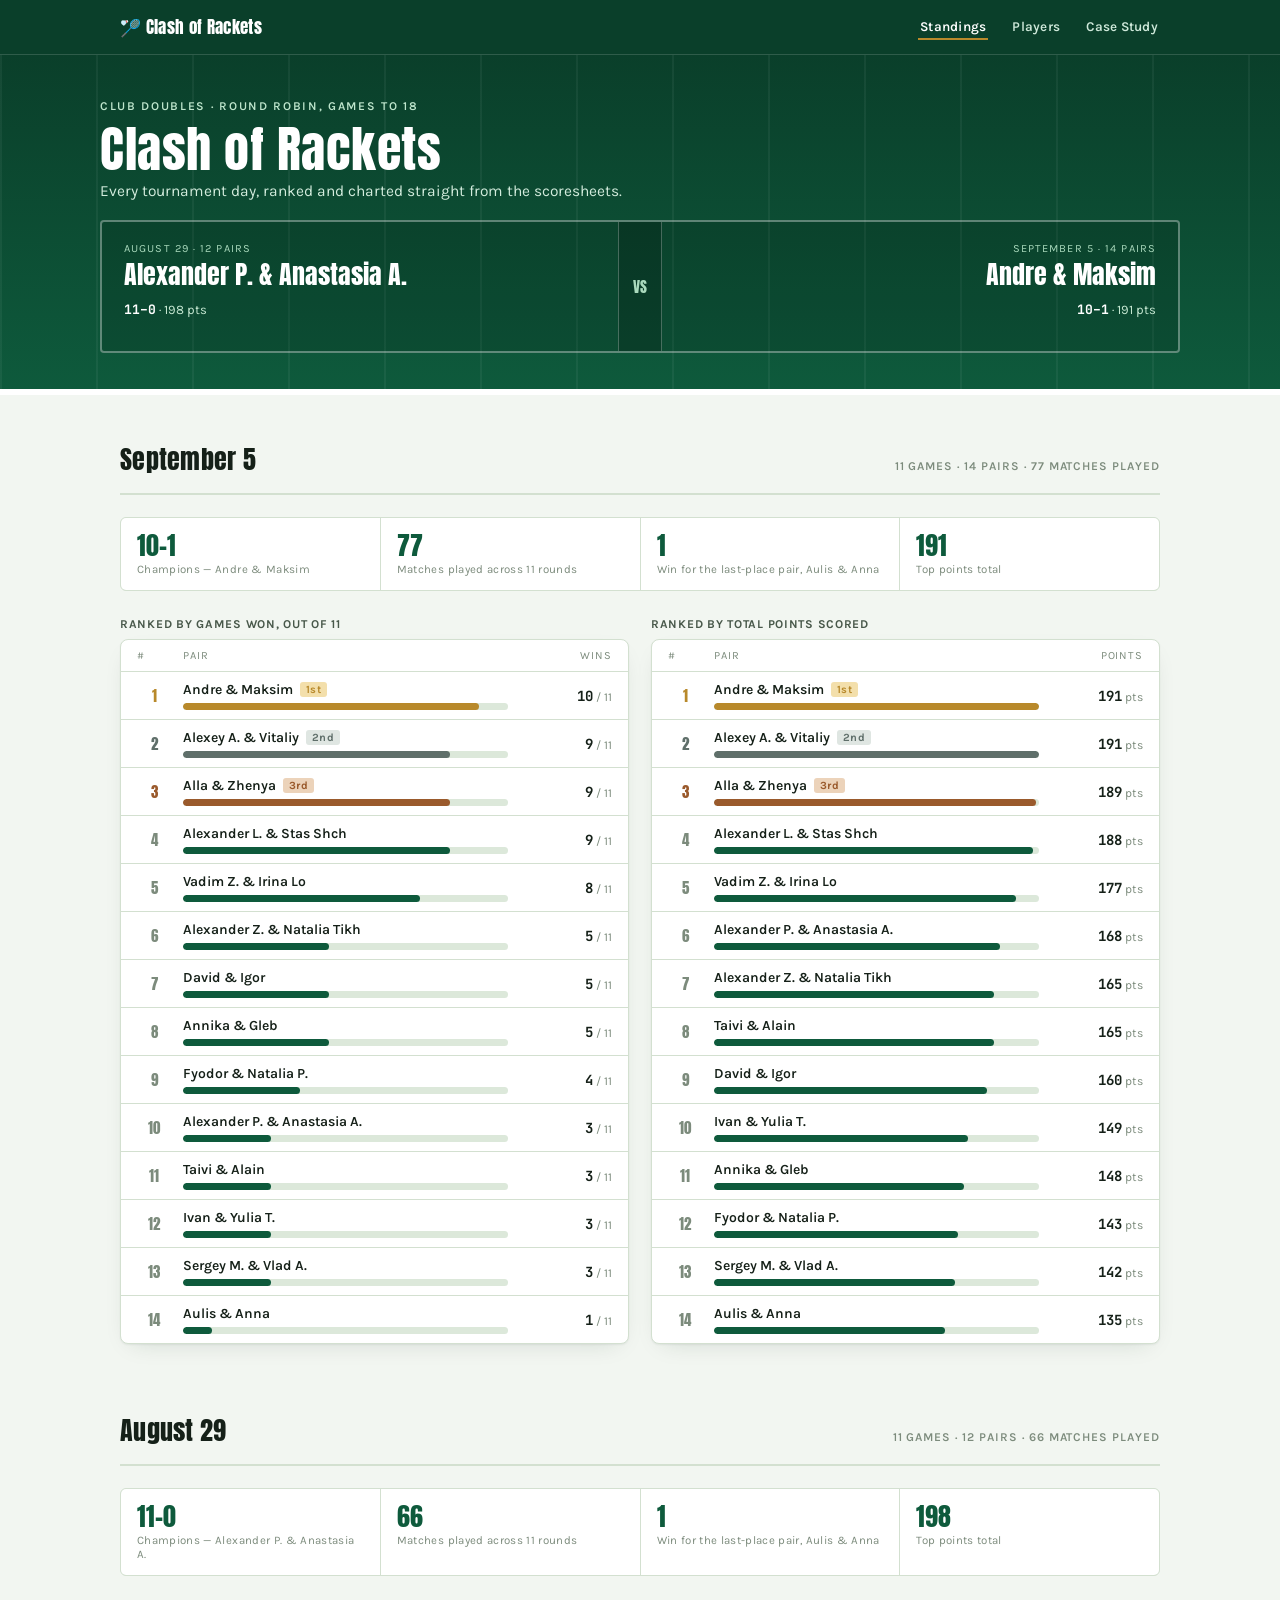
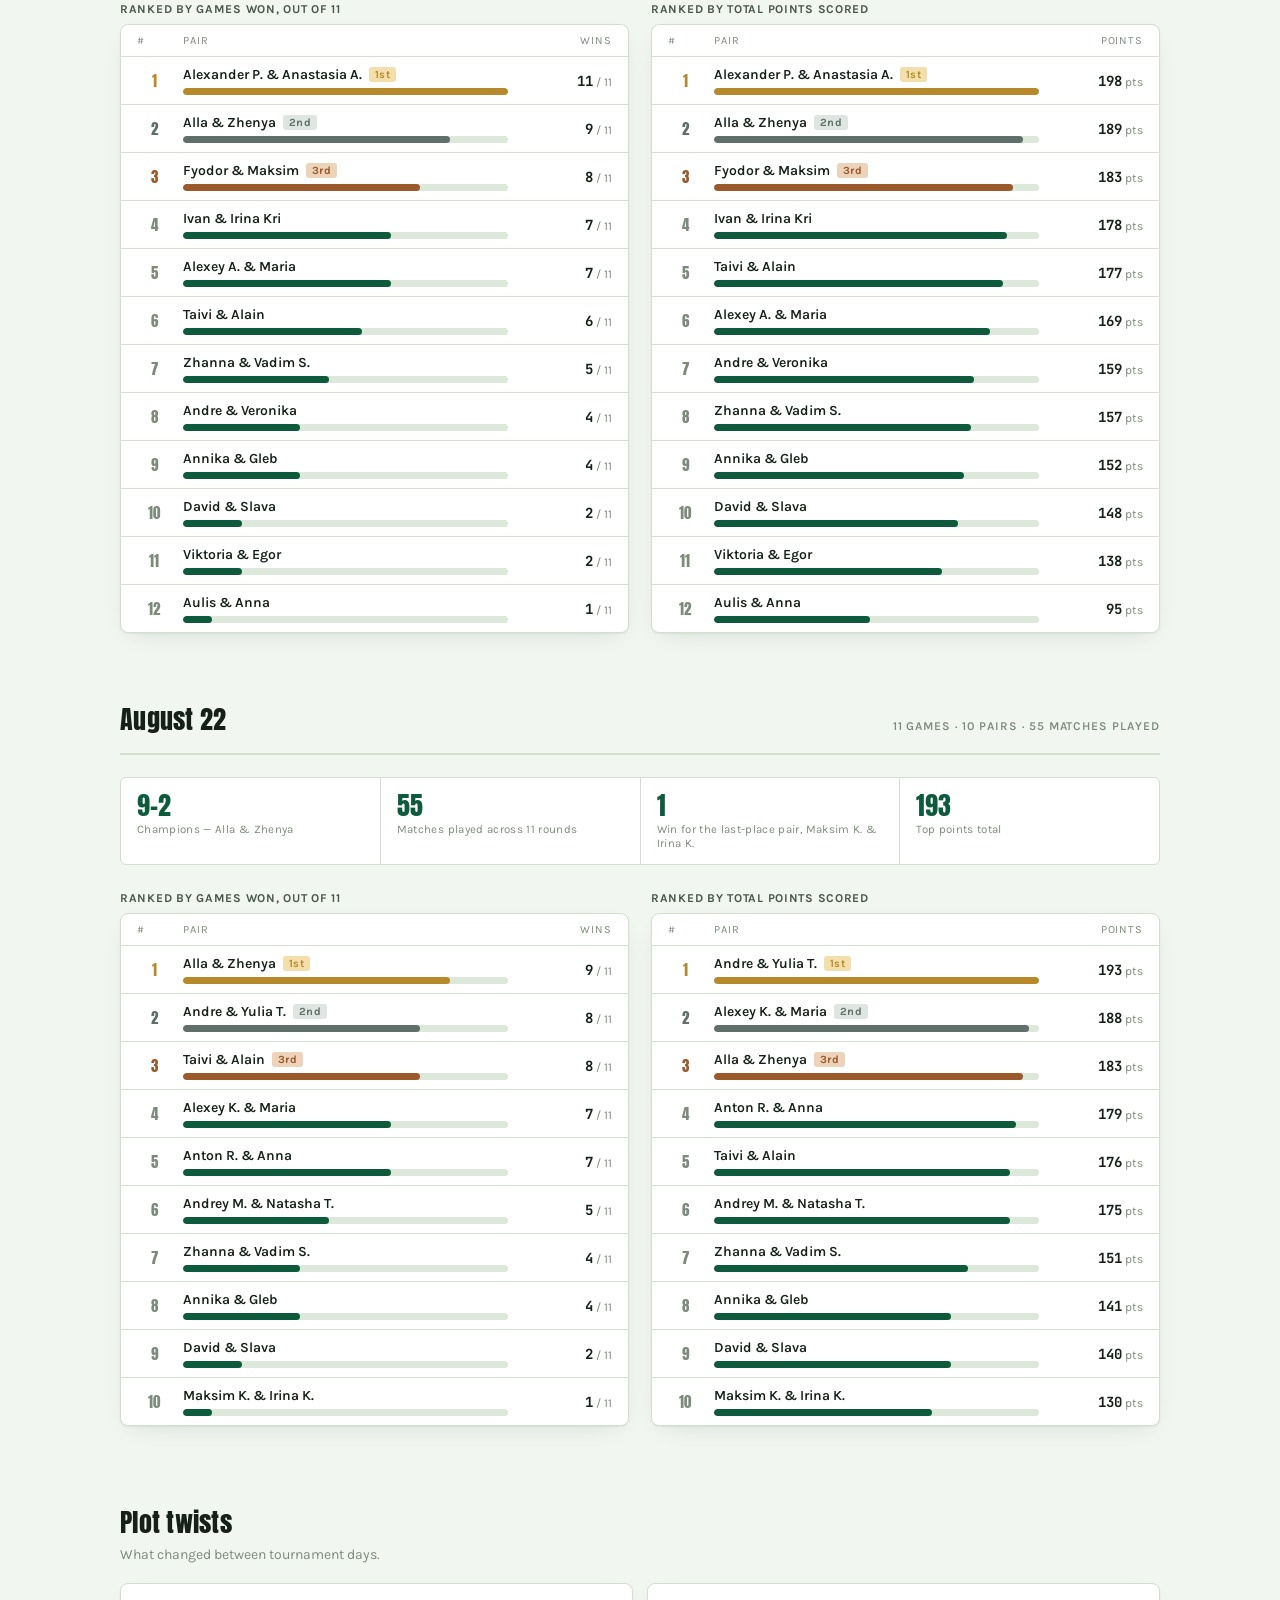
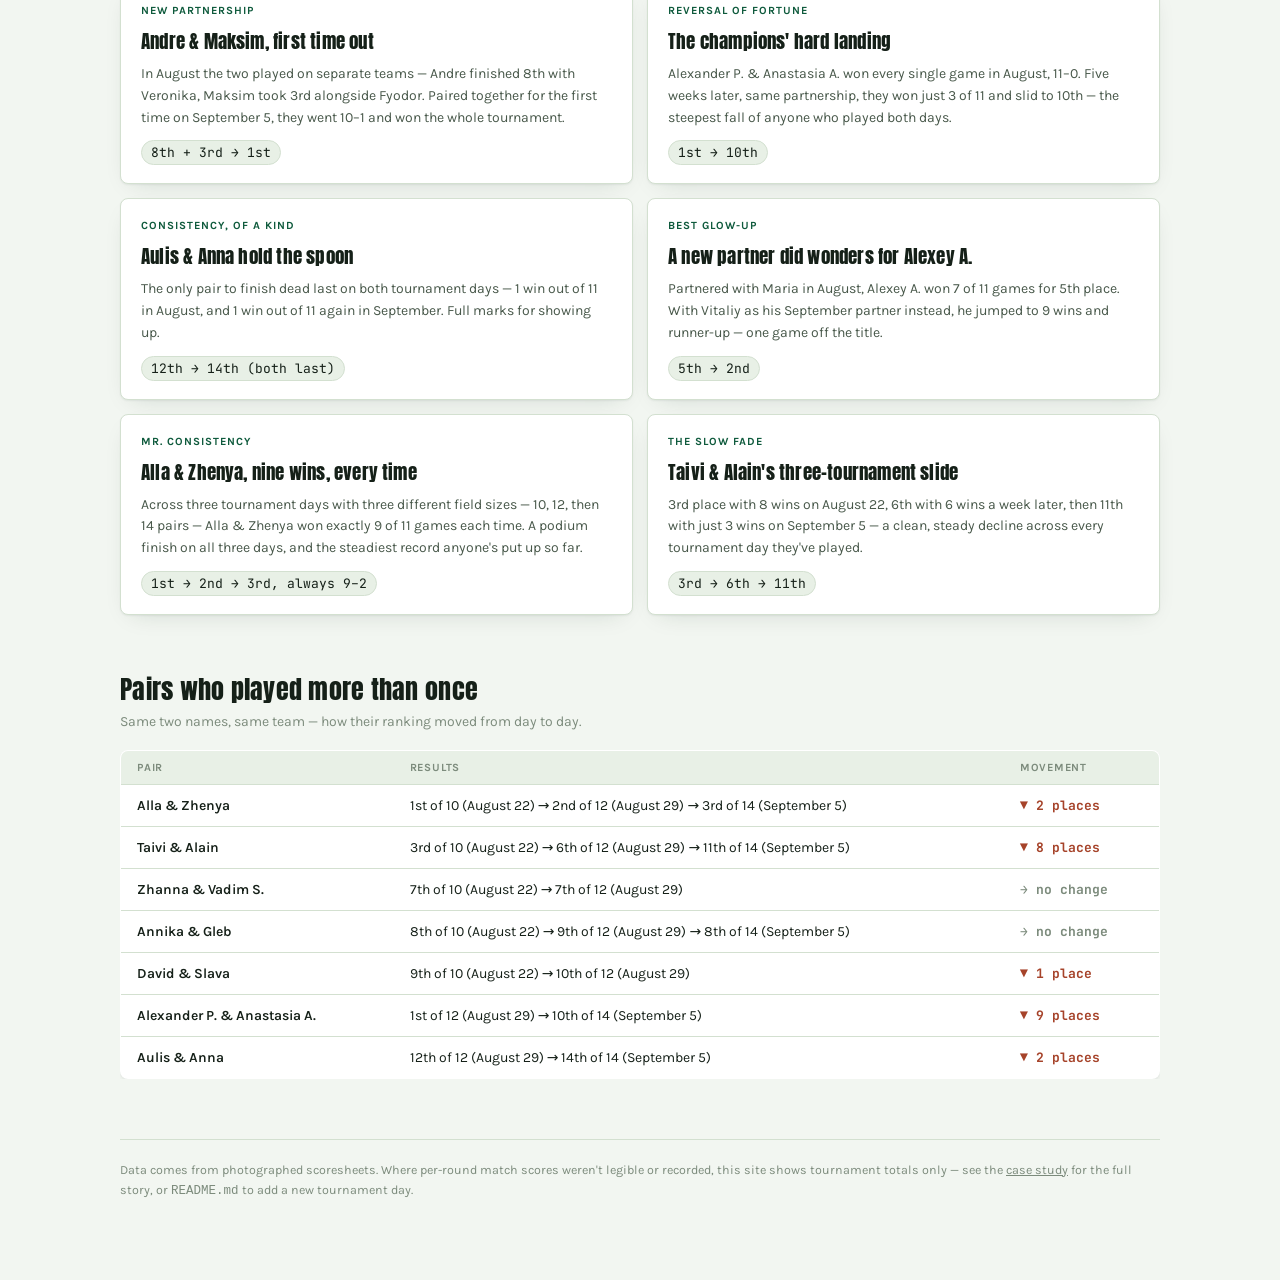
==== index.html @ 07074974 "Adopt existing Court Standings build as v1 dashboard, rebrand to Clash of Rackets Moved a complete p" ====
<!doctype html>
<html lang="en">
<head>
<meta charset="utf-8">
<meta name="viewport" content="width=device-width, initial-scale=1">
<title>Badminton: Clash of Rackets</title>
<meta name="description" content="Badminton: Clash of Rackets — club badminton doubles results, leaderboards, and storylines across every tournament day.">
<link rel="icon" href="data:image/svg+xml,<svg xmlns=%22http://www.w3.org/2000/svg%22 viewBox=%220 0 100 100%22><text y=%22.9em%22 font-size=%2290%22>🏸</text></svg>">
<link rel="stylesheet" href="css/style.css">
</head>
<body>

<nav class="site-nav">
  <div class="wrap">
    <a class="brand" href="index.html">🏸 Clash of Rackets</a>
    <div class="links">
      <a href="index.html" class="active">Standings</a>
      <a href="players.html">Players</a>
      <a href="case-study.html">Case Study</a>
    </div>
  </div>
</nav>

<div class="hero">
  <div class="hero-inner">
    <p class="eyebrow">Club doubles &middot; round robin, games to 18</p>
    <h1>Clash of Rackets</h1>
    <p class="sub">Every tournament day, ranked and charted straight from the scoresheets.</p>
    <div class="scoreboard" id="scoreboard"></div>
  </div>
</div>

<div class="wrap">
  <div id="events"></div>

  <section class="section-block storylines" id="storylines-section" hidden>
    <h2>Plot twists</h2>
    <p class="sub">What changed between tournament days.</p>
    <div class="cards" id="storyline-cards"></div>
  </section>

  <section class="section-block" id="returning-section" hidden>
    <h2>Pairs who played more than once</h2>
    <p class="sub">Same two names, same team — how their ranking moved from day to day.</p>
    <div class="scroller">
      <table class="rt">
        <thead><tr><th>Pair</th><th>Results</th><th>Movement</th></tr></thead>
        <tbody id="returning-body"></tbody>
      </table>
    </div>
  </section>

  <footer id="footer"></footer>
</div>

<script src="js/app.js"></script>
<script>
(async function () {
  const tournaments = await loadTournaments();
  const sorted = [...tournaments].sort((a, b) => a.id.localeCompare(b.id));

  // Scoreboard: most recent (and second-most-recent, if any) champions.
  const recent = sorted.slice(-2);
  const sb = document.getElementById('scoreboard');
  sb.style.gridTemplateColumns = recent.length === 2 ? '1fr auto 1fr' : '1fr';
  recent.forEach((t, i) => {
    const champ = standingsByWins(t)[0];
    const align = recent.length === 2 && i === 1 ? 'text-align:right;' : '';
    if (i === 1 && recent.length === 2) {
      sb.insertAdjacentHTML('beforeend', `<div class="sb-vs">VS</div>`);
    }
    sb.insertAdjacentHTML('beforeend', `
      <div class="sb-panel" style="${align}">
        <p class="sb-date">${esc(t.label)} &middot; ${t.pairs.length} pairs</p>
        <p class="sb-name">${esc(champ.name)}</p>
        <p class="sb-meta"><span class="num">${champ.wins}–${t.gamesPerPair - champ.wins}</span>${champ.points != null ? ` &middot; ${champ.points} pts` : ''}</p>
      </div>`);
  });

  // One section per tournament, newest first.
  const eventsEl = document.getElementById('events');
  [...sorted].reverse().forEach(t => {
    const ranked = standingsByWins(t);
    const champ = ranked[0];
    const last = ranked[ranked.length - 1];
    const totalMatches = Math.round((t.pairs.length / 2) * t.gamesPerPair);
    const hasPoints = t.pairs.some(p => p.points != null);

    const section = document.createElement('section');
    section.className = 'event';
    section.innerHTML = `
      <div class="event-head">
        <h2>${esc(t.label)}</h2>
        <span class="tag">${t.gamesPerPair} games &middot; ${t.pairs.length} pairs &middot; ${totalMatches} matches played</span>
      </div>
      <div class="stat-row">
        <div class="stat"><div class="v">${champ.wins}–${t.gamesPerPair - champ.wins}</div><div class="l">Champions — ${esc(champ.name)}</div></div>
        <div class="stat"><div class="v">${totalMatches}</div><div class="l">Matches played across ${t.gamesPerPair} rounds</div></div>
        <div class="stat"><div class="v">${last.wins}</div><div class="l">Win${last.wins === 1 ? '' : 's'} for the last-place pair, ${esc(last.name)}</div></div>
        ${hasPoints
          ? `<div class="stat"><div class="v">${standingsByPoints(t)[0].points}</div><div class="l">Top points total</div></div>`
          : `<div class="stat"><div class="v">${Math.round((ranked[Math.floor(ranked.length/2)].wins / t.gamesPerPair) * 100)}%</div><div class="l">Median win rate</div></div>`
        }
      </div>
      ${hasPoints ? `
      <div class="boards">
        <div><p class="board-label">Ranked by games won, out of ${t.gamesPerPair}</p><div class="board" data-board="wins-${t.id}"></div></div>
        <div><p class="board-label">Ranked by total points scored</p><div class="board" data-board="points-${t.id}"></div></div>
      </div>` : `
      <p class="board-label">Ranked by games won, out of ${t.gamesPerPair}</p>
      <div class="board" data-board="wins-${t.id}"></div>
      `}
    `;
    eventsEl.appendChild(section);
    renderWinsBoard(section.querySelector(`[data-board="wins-${t.id}"]`), ranked, t.gamesPerPair);
    if (hasPoints) renderPointsBoard(section.querySelector(`[data-board="points-${t.id}"]`), standingsByPoints(t));
  });

  // Storylines (curated, from data/storylines.json).
  try {
    const stories = await fetch('data/storylines.json').then(r => r.json());
    if (stories.length) {
      document.getElementById('storylines-section').hidden = false;
      document.getElementById('storyline-cards').innerHTML = stories.map(s => `
        <div class="card">
          <p class="kicker">${esc(s.kicker)}</p>
          <h3>${esc(s.title)}</h3>
          <p>${esc(s.body)}</p>
          <span class="stat-chip">${esc(s.chip)}</span>
        </div>`).join('');
    }
  } catch (e) { /* storylines are optional */ }

  // Returning pairs, computed automatically.
  const returning = returningPairs(tournaments);
  if (returning.length) {
    document.getElementById('returning-section').hidden = false;
    document.getElementById('returning-body').innerHTML = returning.map(r => {
      const first = r.apps[0], last = r.apps[r.apps.length - 1];
      const improved = last.rank < first.rank, same = last.rank === first.rank;
      const cls = same ? 'flat' : improved ? 'up' : 'down';
      const arrow = same ? '→' : improved ? '▲' : '▼';
      const resultsStr = r.apps.map(a => `${ordinal(a.rank)} of ${a.of} (${esc(a.label)})`).join(' &rarr; ');
      return `<tr>
        <td class="pair">${esc(r.name)}</td>
        <td>${resultsStr}</td>
        <td><span class="movement ${cls}">${arrow} ${same ? 'no change' : Math.abs(first.rank - last.rank) + (Math.abs(first.rank - last.rank) === 1 ? ' place' : ' places')}</span></td>
      </tr>`;
    }).join('');
  }

  document.getElementById('footer').innerHTML =
    `Data comes from photographed scoresheets. Where per-round match scores weren't legible or recorded, this site shows tournament totals only — see the <a href="case-study.html">case study</a> for the full story, or <code>README.md</code> to add a new tournament day.`;
})();
</script>
</body>
</html>
---- css/style.css ----
@import url('https://fonts.googleapis.com/css2?family=Anton&family=Karla:ital,wght@0,400;0,500;0,600;0,700;1,400&family=JetBrains+Mono:wght@400;500;700&display=swap');

:root{
  --bg:#f2f6f1;
  --surface:#ffffff;
  --surface-2:#e8f0e6;
  --surface-3:#dce8da;
  --ink:#152018;
  --ink-2:#48584a;
  --ink-3:#7c8b7c;
  --court:#0e5a3c;
  --court-strong:#0a3f2a;
  --line:#ffffff;
  --border:#d3e0d0;
  --gold:#b8892b;
  --gold-fill:#f3dfab;
  --silver:#5f6f6a;
  --silver-fill:#dfe6e2;
  --bronze:#9a5a2c;
  --bronze-fill:#ecd3ba;
  --good:#1f7a4d;
  --down:#a6432a;
  --shadow: 0 1px 2px rgba(14,42,26,.06), 0 8px 24px -12px rgba(14,42,26,.18);
}
@media (prefers-color-scheme: dark){
  :root:not([data-theme="light"]){
    --bg:#0c1712; --surface:#12211a; --surface-2:#182a20; --surface-3:#20362a;
    --ink:#eaf3ea; --ink-2:#b6c6b8; --ink-3:#7f9382;
    --court:#4fd18b; --court-strong:#37c07a; --line:#0c1712; --border:#2a4033;
    --gold:#e3bb5a; --gold-fill:#3a3116; --silver:#aebcb5; --silver-fill:#25332c;
    --bronze:#d99a63; --bronze-fill:#3a2919; --good:#4fd18b; --down:#e08165;
    --shadow: 0 1px 2px rgba(0,0,0,.3), 0 8px 24px -12px rgba(0,0,0,.5);
  }
}
:root[data-theme="dark"]{
  --bg:#0c1712; --surface:#12211a; --surface-2:#182a20; --surface-3:#20362a;
  --ink:#eaf3ea; --ink-2:#b6c6b8; --ink-3:#7f9382;
  --court:#4fd18b; --court-strong:#37c07a; --line:#0c1712; --border:#2a4033;
  --gold:#e3bb5a; --gold-fill:#3a3116; --silver:#aebcb5; --silver-fill:#25332c;
  --bronze:#d99a63; --bronze-fill:#3a2919; --good:#4fd18b; --down:#e08165;
  --shadow: 0 1px 2px rgba(0,0,0,.3), 0 8px 24px -12px rgba(0,0,0,.5);
}

*{box-sizing:border-box;}
html,body{margin:0;}
body{
  background:var(--bg);
  color:var(--ink);
  font-family:'Karla',system-ui,sans-serif;
  -webkit-font-smoothing:antialiased;
}
a{color:inherit;}
img{max-width:100%;}
.wrap{max-width:1080px;margin:0 auto;padding:0 20px 80px;}

h1,h2,h3{font-family:'Anton',system-ui,sans-serif;font-weight:400;letter-spacing:.01em;text-wrap:balance;}
.num{font-family:'JetBrains Mono',ui-monospace,monospace;font-variant-numeric:tabular-nums;}

/* ---- nav ---- */
.site-nav{
  background:var(--court-strong);
  border-bottom:1px solid rgba(255,255,255,.15);
}
.site-nav .wrap{
  display:flex;align-items:center;justify-content:space-between;padding:14px 20px;max-width:1080px;
}
.site-nav .brand{
  font-family:'Anton',sans-serif;color:#fff;font-size:17px;letter-spacing:.02em;
  display:flex;align-items:center;gap:8px;text-decoration:none;
}
.site-nav .links{display:flex;gap:22px;}
.site-nav .links a{
  color:#cfe9da;text-decoration:none;font-size:13.5px;font-weight:600;letter-spacing:.02em;
  padding:4px 2px;border-bottom:2px solid transparent;
}
.site-nav .links a:hover,.site-nav .links a.active{color:#fff;border-bottom-color:var(--gold);}

/* ---- hero / scoreboard ---- */
.hero{
  background:linear-gradient(180deg,var(--court-strong),var(--court));
  color:#f2f9f4; padding:44px 20px 36px; position:relative; overflow:hidden;
  border-bottom:6px solid var(--line);
}
.hero::before{
  content:""; position:absolute; inset:0;
  background-image:repeating-linear-gradient(90deg, rgba(255,255,255,.05) 0 2px, transparent 2px 96px);
  pointer-events:none;
}
.hero-inner{max-width:1080px;margin:0 auto;position:relative;}
.eyebrow{font-size:12px;letter-spacing:.14em;text-transform:uppercase;color:#bfe6cd;font-weight:600;margin:0 0 10px;}
.hero h1{font-size:clamp(30px,5vw,50px);margin:0 0 8px;line-height:1.02;color:#fff;}
.hero p.sub{margin:0 0 20px;color:#d3ecdd;max-width:60ch;font-size:15.5px;}

.scoreboard{
  display:grid;grid-template-columns:1fr auto 1fr;gap:0;
  border:2px solid rgba(255,255,255,.35);border-radius:4px;overflow:hidden;background:rgba(0,0,0,.12);
}
.sb-panel{padding:20px 22px;}
.sb-vs{display:flex;align-items:center;justify-content:center;padding:0 14px;font-family:'Anton',sans-serif;font-size:15px;color:#a9d9bc;background:rgba(0,0,0,.18);border-left:1px solid rgba(255,255,255,.25);border-right:1px solid rgba(255,255,255,.25);}
.sb-date{font-size:11px;letter-spacing:.1em;text-transform:uppercase;color:#a9d9bc;margin:0 0 6px;}
.sb-name{font-family:'Anton',sans-serif;font-size:clamp(20px,3.2vw,26px);color:#fff;margin:0 0 4px;line-height:1.05;text-wrap:balance;}
.sb-meta{font-size:13px;color:#c7e9d3;}
.sb-meta .num{color:#fff;font-weight:700;}

/* ---- section shell ---- */
section.event{padding:44px 0 8px;}
.page-head{padding:44px 0 8px;}
.event-head{display:flex;align-items:baseline;justify-content:space-between;gap:16px;border-bottom:2px solid var(--border);padding-bottom:14px;margin-bottom:22px;flex-wrap:wrap;}
.event-head h2{font-size:26px;margin:0;color:var(--ink);}
.event-head .tag{font-size:12px;letter-spacing:.08em;text-transform:uppercase;color:var(--ink-3);font-family:'Karla',sans-serif;font-weight:600;}

.stat-row{display:grid;grid-template-columns:repeat(4,1fr);gap:1px;background:var(--border);border:1px solid var(--border);border-radius:6px;overflow:hidden;margin-bottom:26px;}
.stat{background:var(--surface);padding:14px 16px;}
.stat .v{font-family:'Anton',sans-serif;font-size:26px;line-height:1;color:var(--court);}
.stat .l{font-size:11.5px;color:var(--ink-3);margin-top:4px;letter-spacing:.03em;}

/* ---- ranked bar list ---- */
.board{background:var(--surface);border:1px solid var(--border);border-radius:8px;box-shadow:var(--shadow);overflow:hidden;margin-bottom:14px;}
.board-head{display:grid;grid-template-columns:34px 1fr 92px;gap:12px;padding:9px 16px;font-size:11px;letter-spacing:.08em;text-transform:uppercase;color:var(--ink-3);border-bottom:1px solid var(--border);}
.row{display:grid;grid-template-columns:34px 1fr 92px;gap:12px;align-items:center;padding:9px 16px;border-bottom:1px solid var(--border);}
.row:last-child{border-bottom:none;}
.rank{font-family:'Anton',sans-serif;font-size:15px;color:var(--ink-3);text-align:center;}
.row.p1 .rank{color:var(--gold);} .row.p2 .rank{color:var(--silver);} .row.p3 .rank{color:var(--bronze);}
.name-bar .name{font-size:14px;font-weight:600;margin-bottom:5px;display:flex;align-items:center;gap:7px;}
.medal{font-size:11px;padding:1px 6px;border-radius:3px;font-family:'Karla';font-weight:700;letter-spacing:.03em;}
.row.p1 .medal{background:var(--gold-fill);color:var(--gold);}
.row.p2 .medal{background:var(--silver-fill);color:var(--silver);}
.row.p3 .medal{background:var(--bronze-fill);color:var(--bronze);}
.track{height:7px;border-radius:4px;background:var(--surface-3);overflow:hidden;}
.fill{height:100%;border-radius:4px;background:var(--court);}
.row.p1 .fill{background:var(--gold);} .row.p2 .fill{background:var(--silver);} .row.p3 .fill{background:var(--bronze);}
.val{font-size:14px;text-align:right;white-space:nowrap;}
.val .num{font-weight:700;}
.val .of{color:var(--ink-3);font-size:12px;}

.boards{display:grid;grid-template-columns:1fr 1fr;gap:22px;}
@media (max-width:760px){.boards{grid-template-columns:1fr;} .stat-row{grid-template-columns:repeat(2,1fr);}}
.board-label{font-size:12px;font-weight:700;letter-spacing:.06em;text-transform:uppercase;color:var(--ink-2);margin:0 0 8px;}

/* ---- storylines ---- */
.storylines{margin-top:54px;}
.storylines h2{font-size:26px;margin:0 0 4px;}
.storylines .sub{color:var(--ink-3);font-size:14px;margin:0 0 22px;}
.cards{display:grid;grid-template-columns:repeat(2,1fr);gap:14px;}
@media (max-width:760px){.cards{grid-template-columns:1fr;}}
.card{background:var(--surface);border:1px solid var(--border);border-radius:8px;padding:18px 20px;box-shadow:var(--shadow);}
.card .kicker{font-size:11px;letter-spacing:.09em;text-transform:uppercase;font-weight:700;color:var(--court);margin:0 0 8px;}
.card h3{font-size:19px;margin:0 0 8px;color:var(--ink);}
.card p{font-size:14px;line-height:1.55;color:var(--ink-2);margin:0;}
.card .stat-chip{display:inline-flex;align-items:center;gap:6px;font-family:'JetBrains Mono';font-size:13px;background:var(--surface-2);border:1px solid var(--border);padding:3px 9px;border-radius:20px;margin-top:12px;}

/* ---- tables ---- */
.section-block{margin-top:54px;}
.section-block h2{font-size:26px;margin:0 0 4px;}
.section-block .sub{color:var(--ink-3);font-size:14px;margin:0 0 20px;}
table.rt{width:100%;border-collapse:collapse;background:var(--surface);border:1px solid var(--border);border-radius:8px;overflow:hidden;box-shadow:var(--shadow);}
table.rt th{text-align:left;font-size:11px;letter-spacing:.07em;text-transform:uppercase;color:var(--ink-3);padding:10px 16px;border-bottom:1px solid var(--border);background:var(--surface-2);}
table.rt td{padding:12px 16px;border-bottom:1px solid var(--border);font-size:14px;}
table.rt tr:last-child td{border-bottom:none;}
table.rt td.pair{font-weight:600;}
.movement{display:inline-flex;align-items:center;gap:5px;font-family:'JetBrains Mono';font-weight:700;font-size:13px;}
.movement.up{color:var(--good);}
.movement.down{color:var(--down);}
.movement.flat{color:var(--ink-3);}
.scroller{overflow-x:auto;}

/* ---- case study prose ---- */
.prose{max-width:72ch;}
.prose h2{font-size:24px;margin:40px 0 10px;}
.prose h2:first-child{margin-top:0;}
.prose p{font-size:15px;line-height:1.7;color:var(--ink-2);margin:0 0 14px;}
.prose ul{font-size:15px;line-height:1.7;color:var(--ink-2);padding-left:22px;}
.prose code{font-family:'JetBrains Mono',monospace;background:var(--surface-2);padding:1px 6px;border-radius:4px;font-size:13px;color:var(--ink);}
.prose .tag-row{display:flex;flex-wrap:wrap;gap:8px;margin:18px 0 30px;}
.prose .pill{font-size:12px;font-weight:700;letter-spacing:.03em;background:var(--surface-2);border:1px solid var(--border);color:var(--ink-2);padding:4px 12px;border-radius:20px;}

footer{margin-top:60px;padding-top:20px;border-top:1px solid var(--border);color:var(--ink-3);font-size:12.5px;line-height:1.6;}
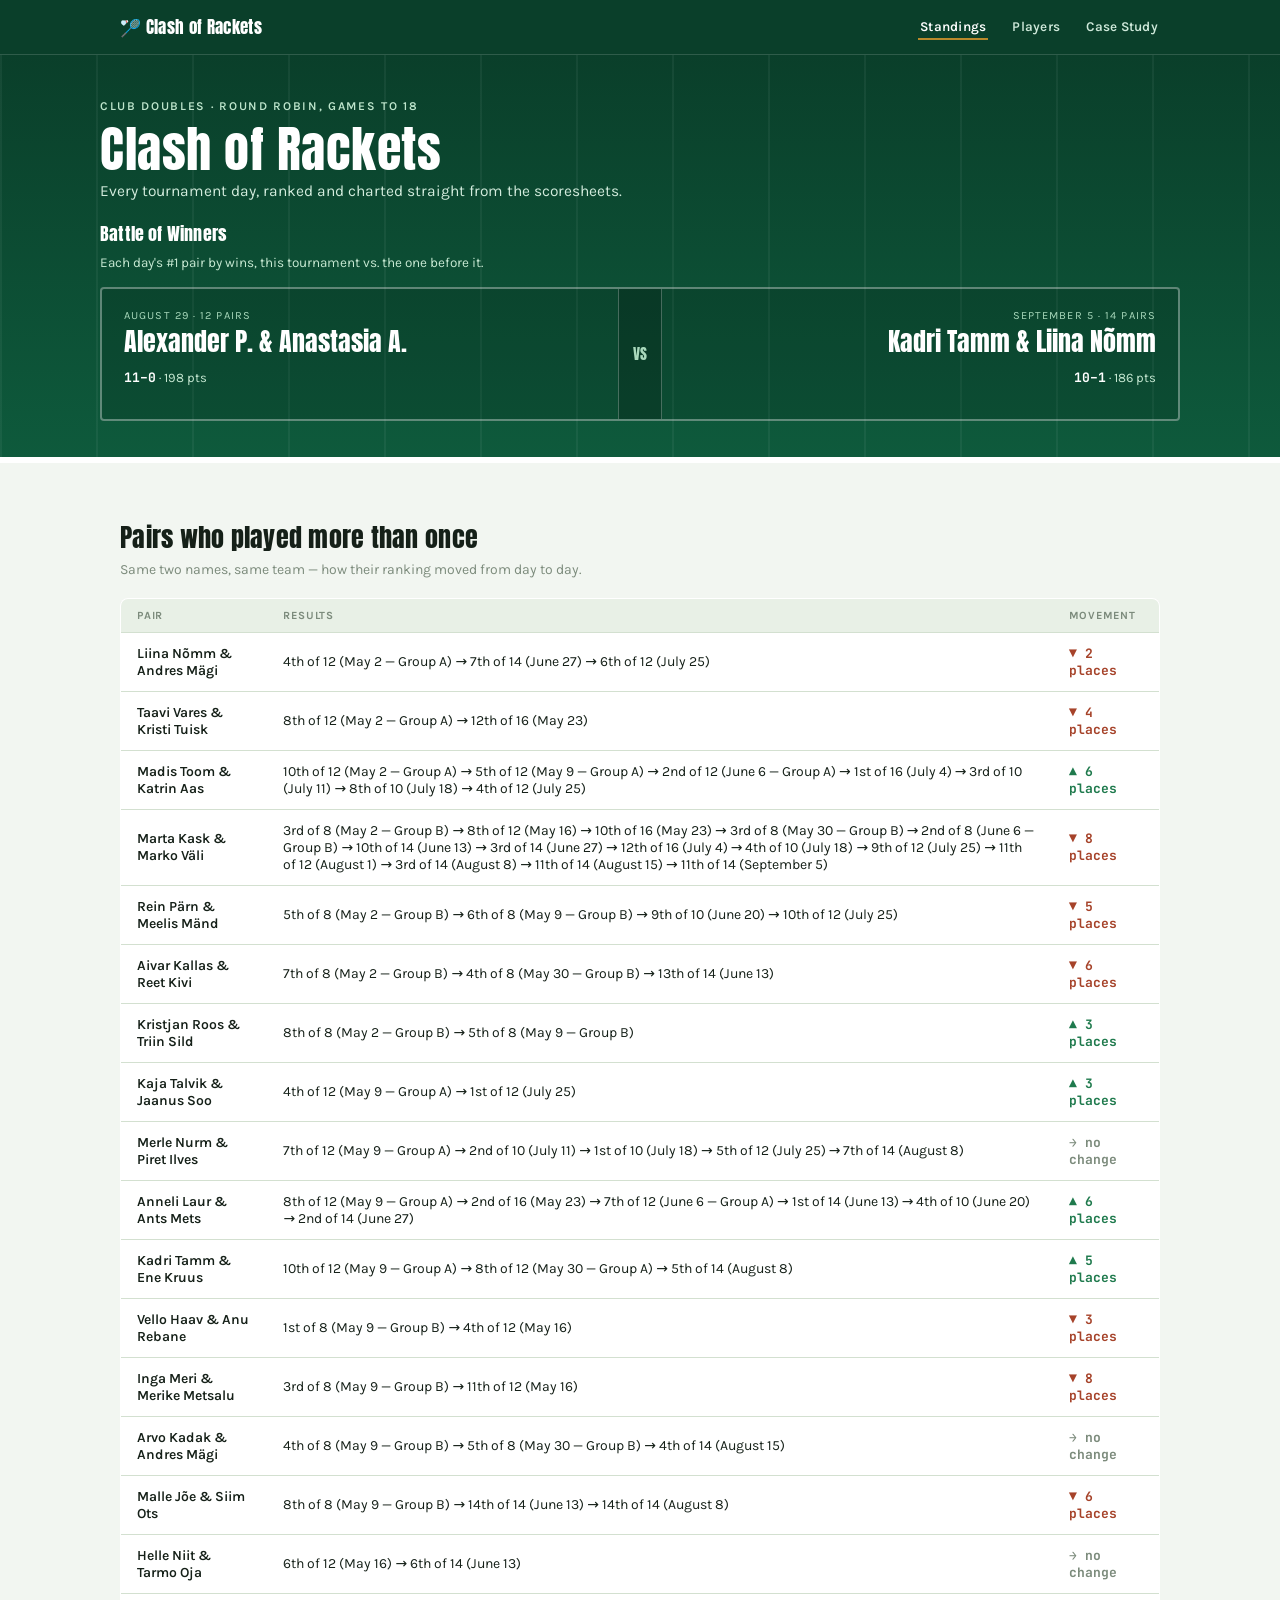
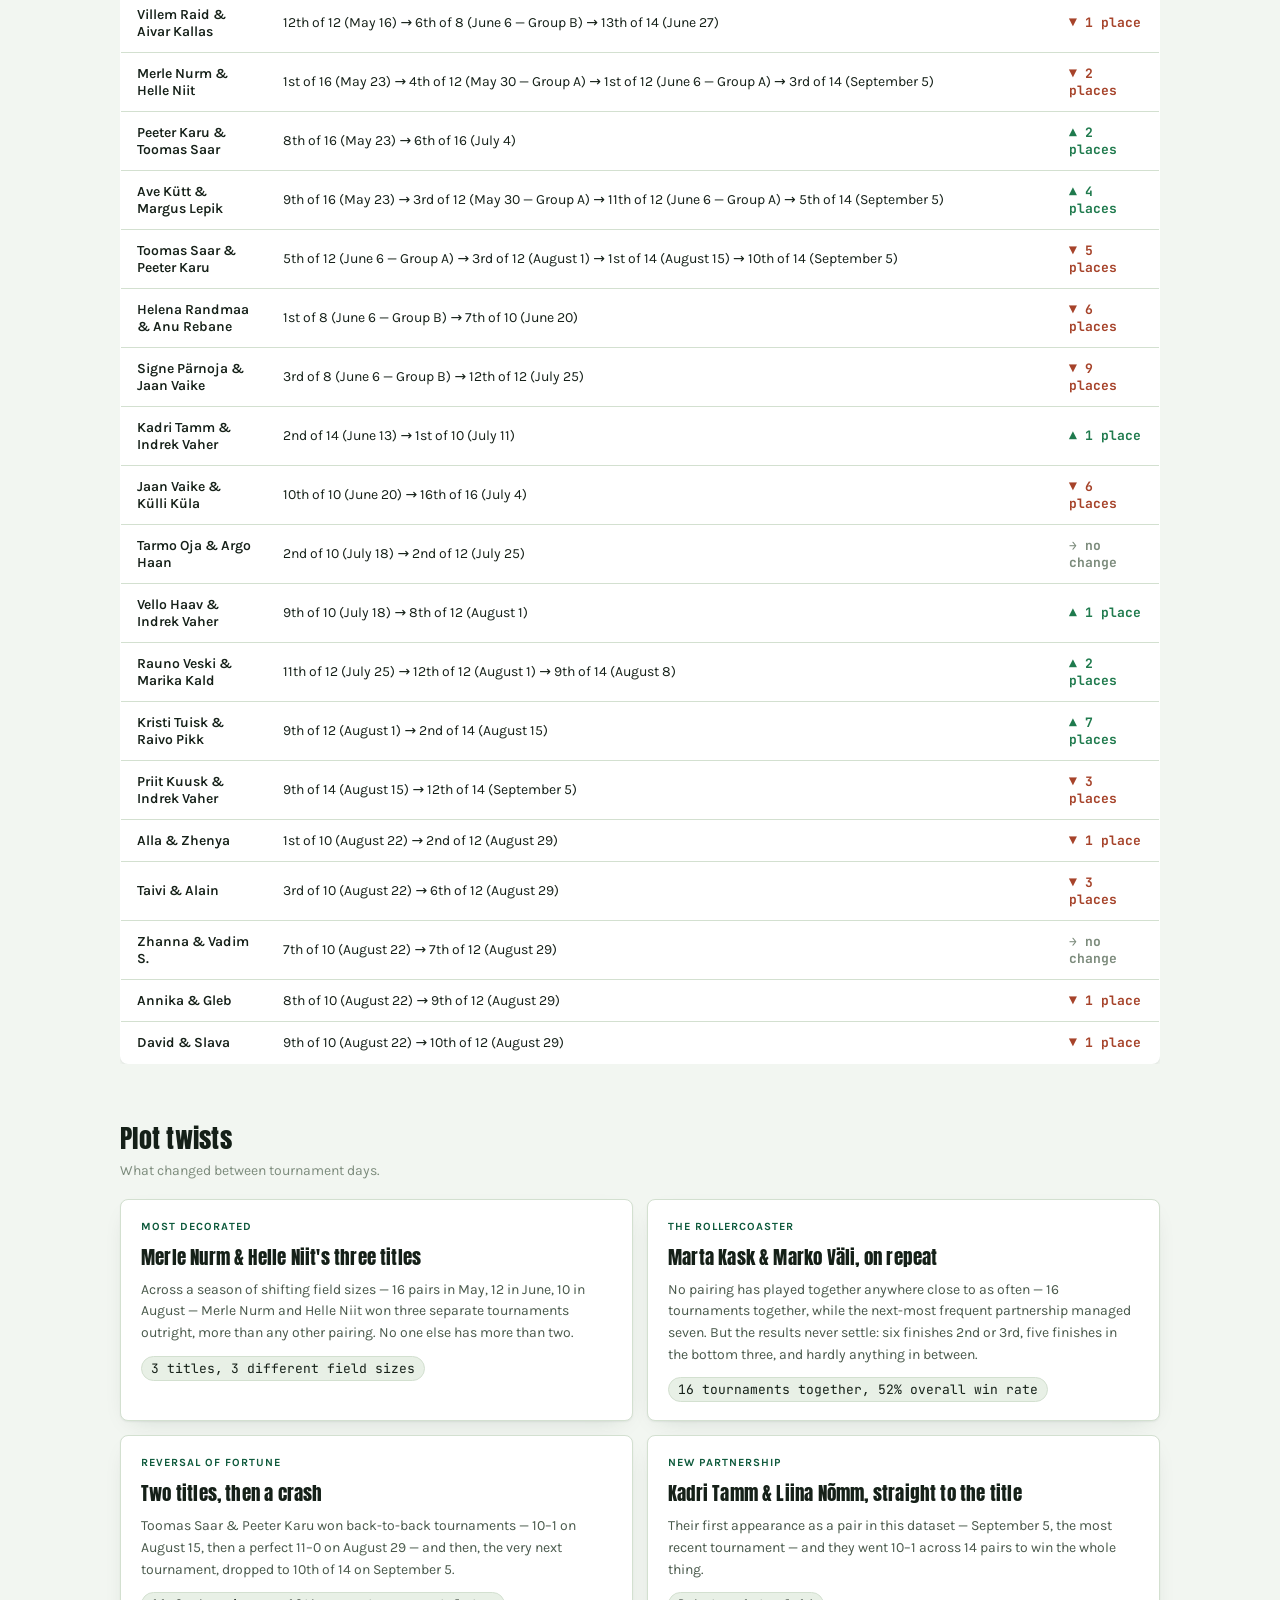
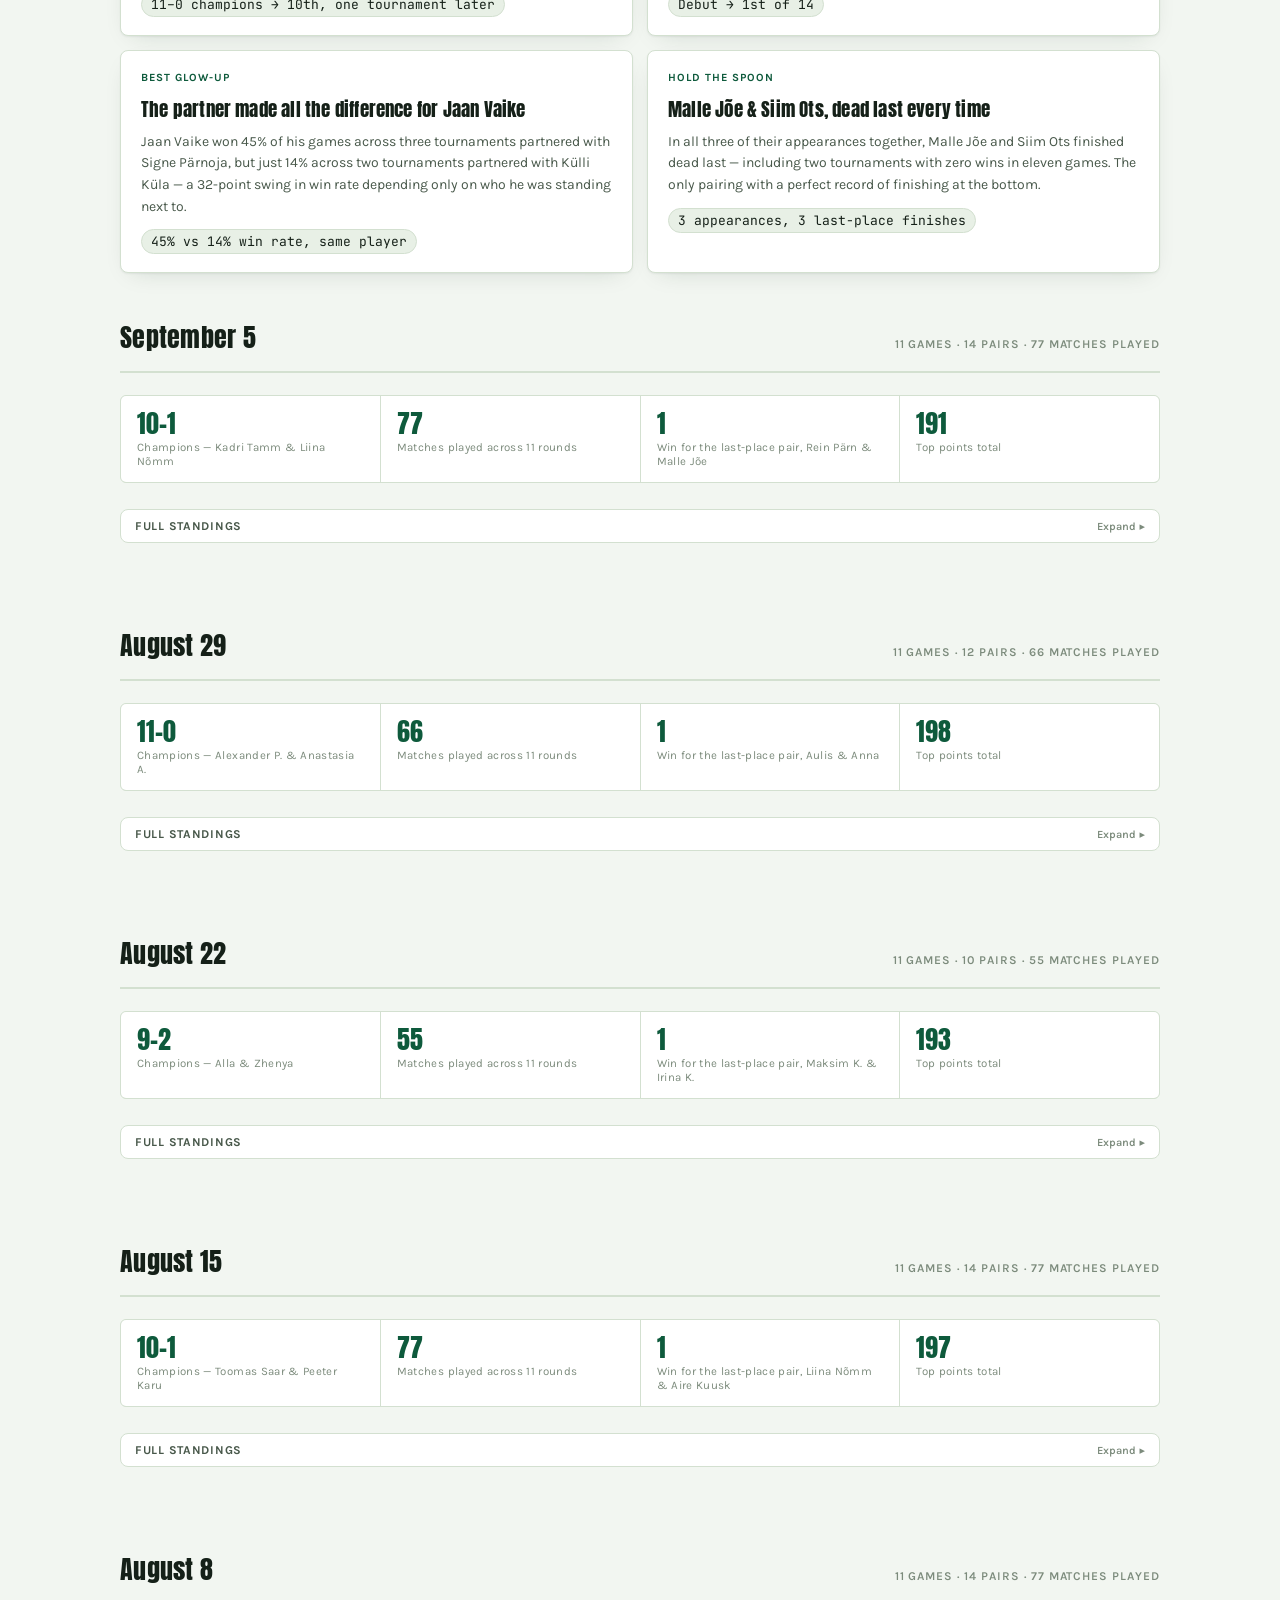
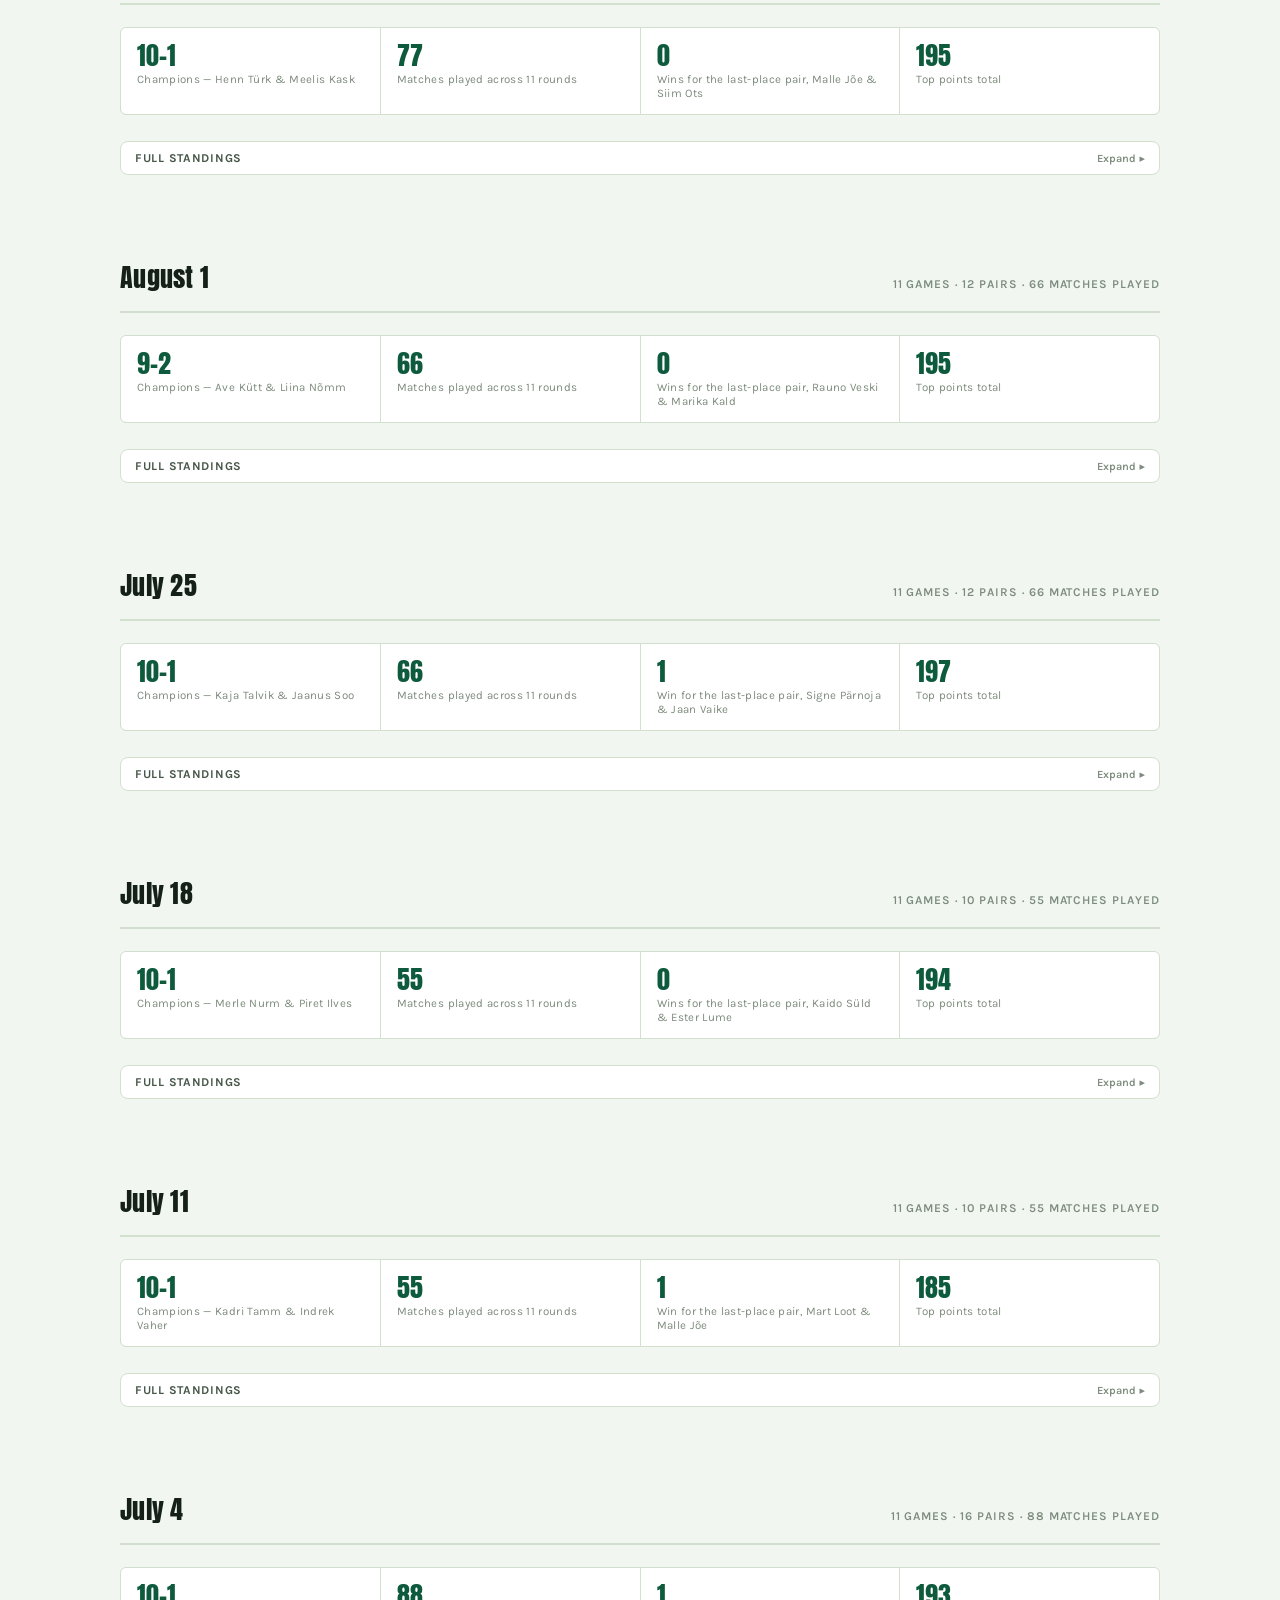
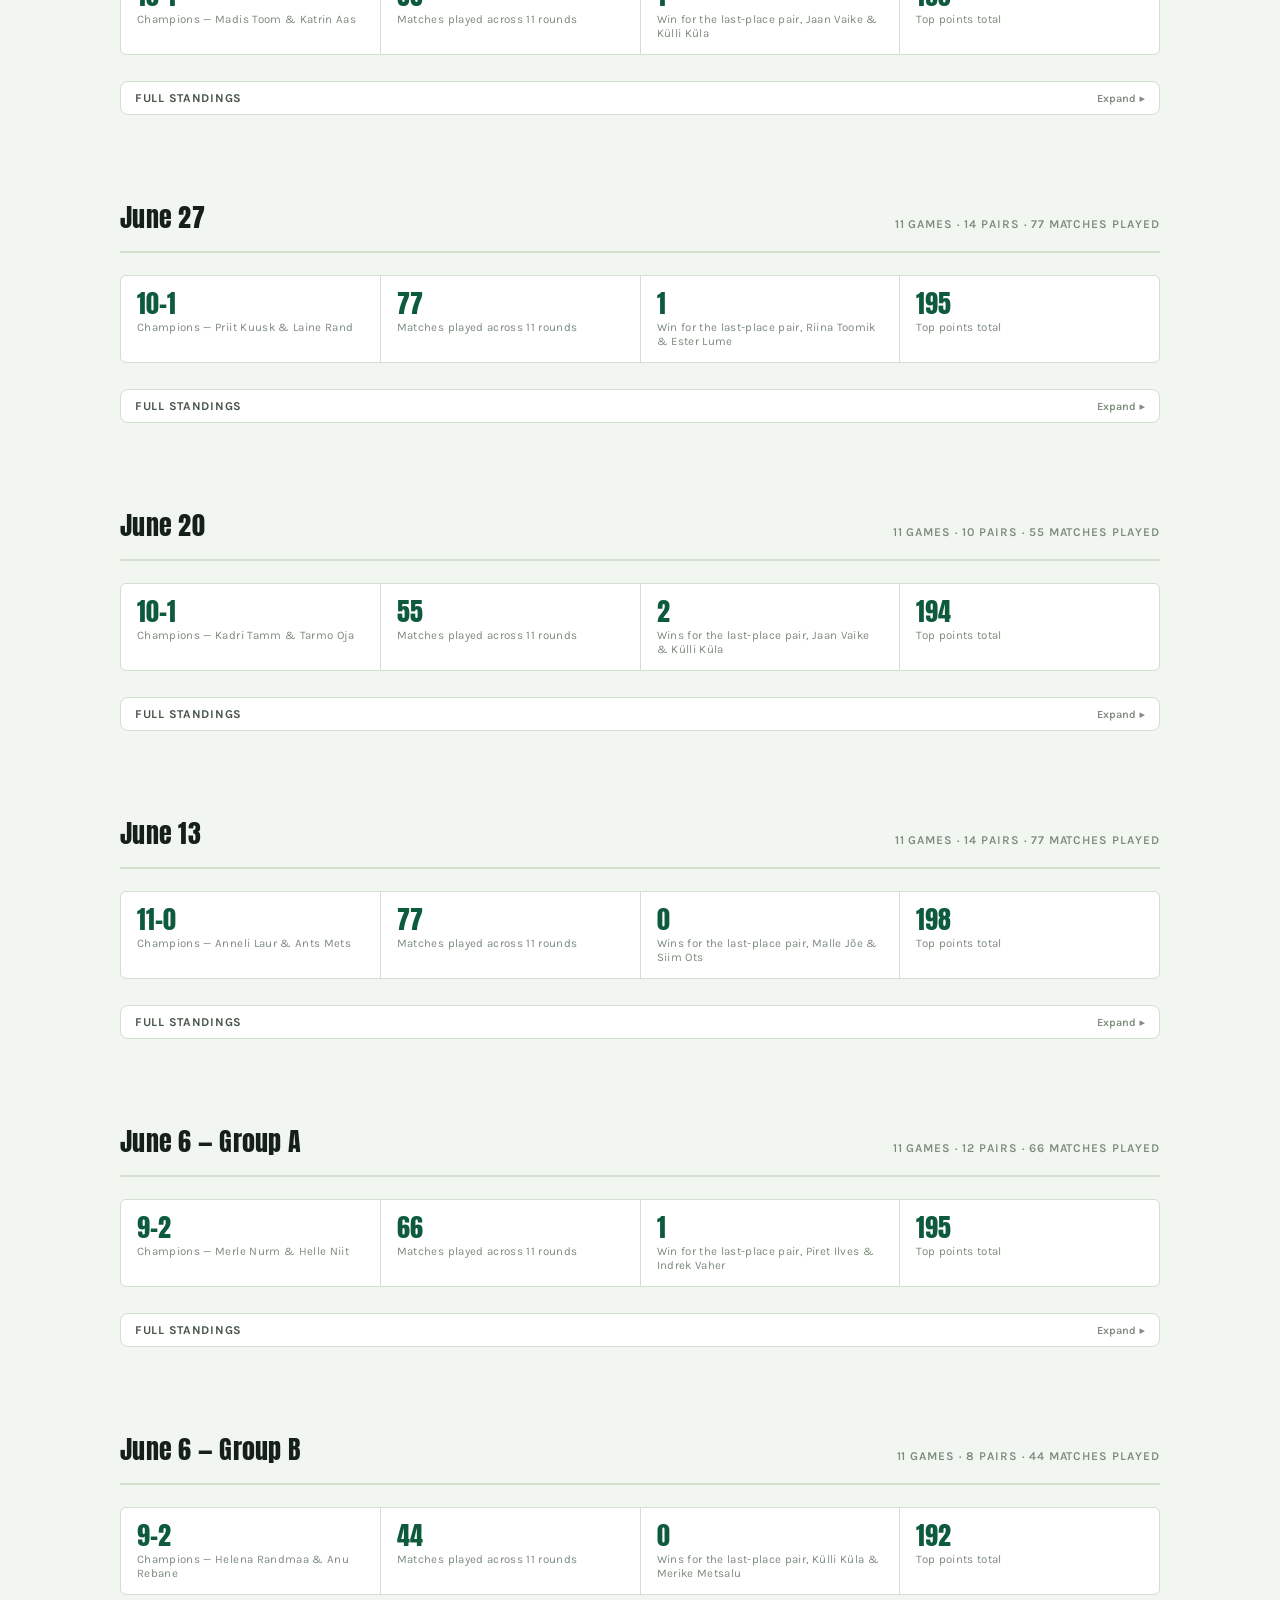
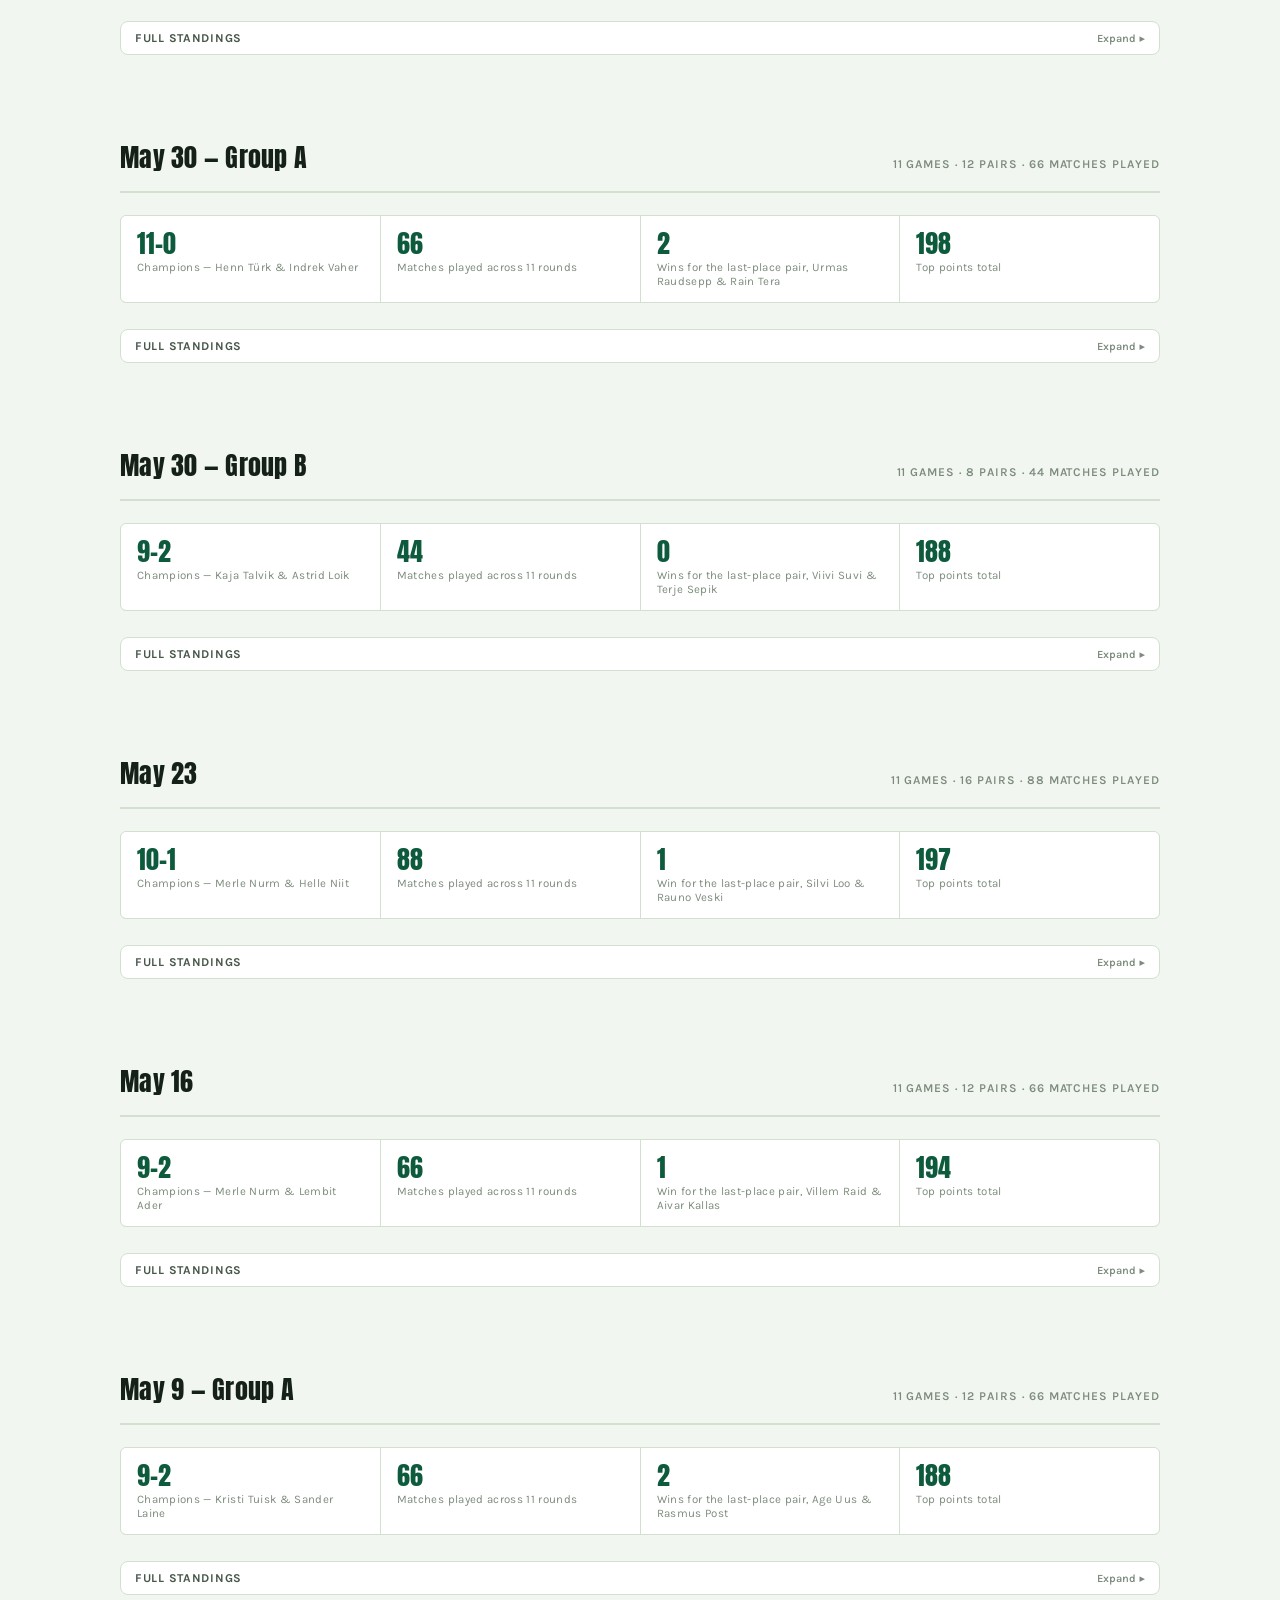
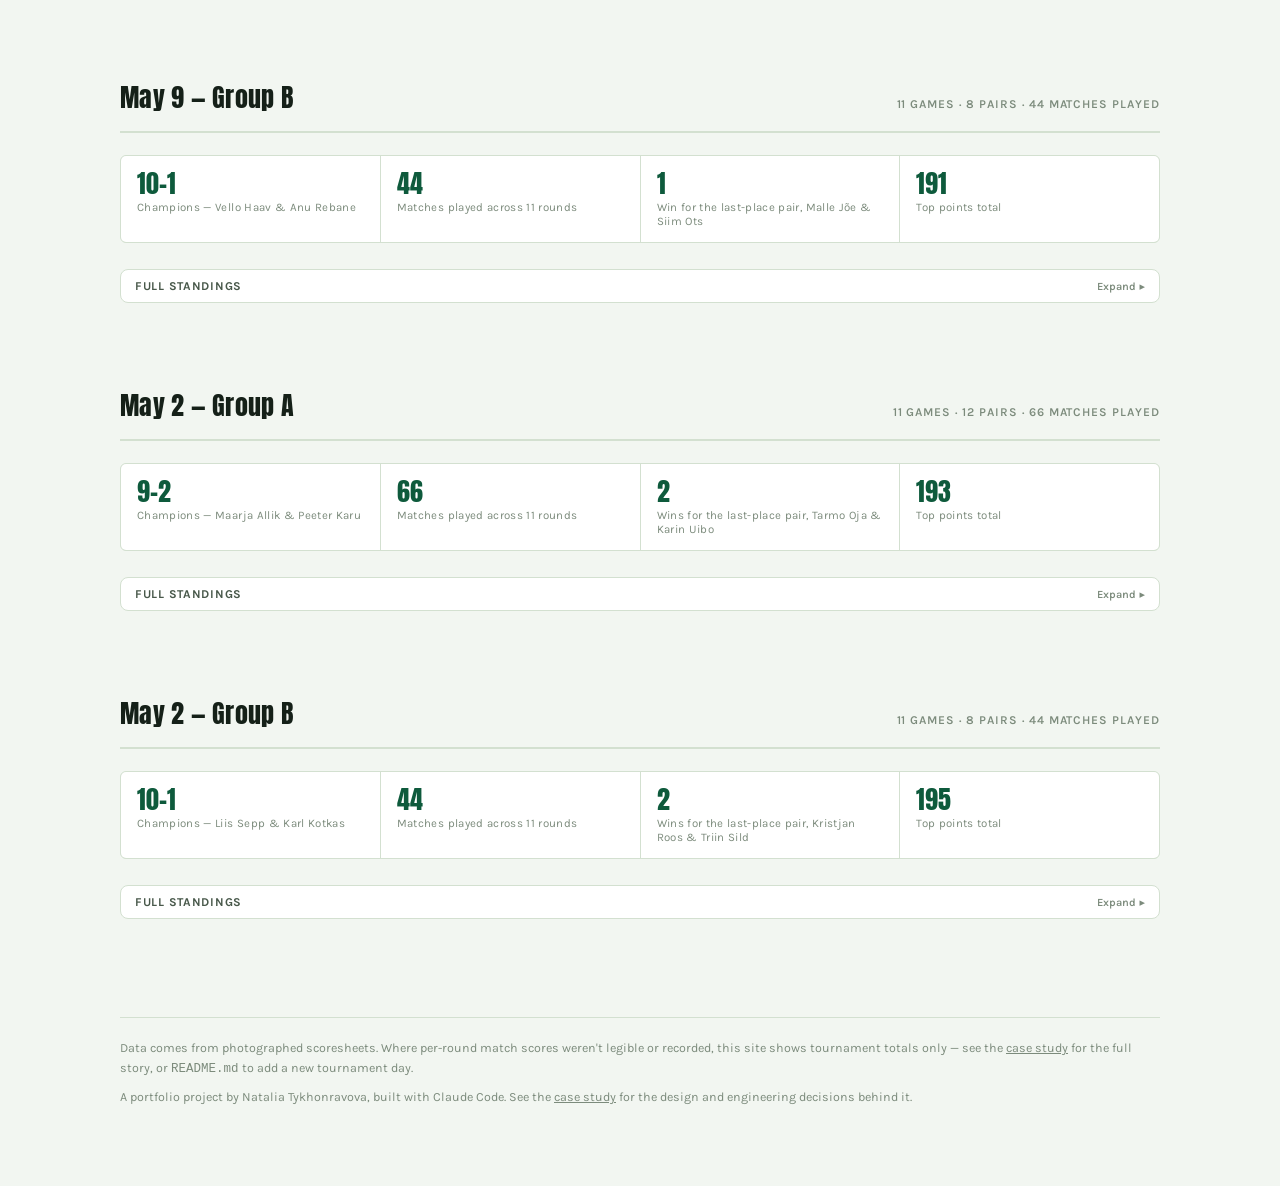
==== commit e09dc215: "Migrate to full 19-tournament dataset; add Players page leaderboards & search Standings page refinem" ====
--- a/index.html
+++ b/index.html
@@ -26,19 +26,13 @@
     <p class="eyebrow">Club doubles &middot; round robin, games to 18</p>
     <h1>Clash of Rackets</h1>
     <p class="sub">Every tournament day, ranked and charted straight from the scoresheets.</p>
+    <h2 class="sb-heading">Battle of Winners</h2>
+    <p class="sb-desc">Each day's #1 pair by wins, this tournament vs. the one before it.</p>
     <div class="scoreboard" id="scoreboard"></div>
   </div>
 </div>
 
 <div class="wrap">
-  <div id="events"></div>
-
-  <section class="section-block storylines" id="storylines-section" hidden>
-    <h2>Plot twists</h2>
-    <p class="sub">What changed between tournament days.</p>
-    <div class="cards" id="storyline-cards"></div>
-  </section>
-
   <section class="section-block" id="returning-section" hidden>
     <h2>Pairs who played more than once</h2>
     <p class="sub">Same two names, same team — how their ranking moved from day to day.</p>
@@ -50,6 +44,14 @@
     </div>
   </section>
 
+  <section class="section-block storylines" id="storylines-section" hidden>
+    <h2>Plot twists</h2>
+    <p class="sub">What changed between tournament days.</p>
+    <div class="cards" id="storyline-cards"></div>
+  </section>
+
+  <div id="events"></div>
+
   <footer id="footer"></footer>
 </div>
 
@@ -60,60 +62,75 @@
   const sorted = [...tournaments].sort((a, b) => a.id.localeCompare(b.id));
 
   // Scoreboard: most recent (and second-most-recent, if any) champions.
+  // For a grouped tournament there's no single champion, so the first group
+  // (deterministic, alphabetical) stands in — see groupSlices() in app.js.
   const recent = sorted.slice(-2);
   const sb = document.getElementById('scoreboard');
   sb.style.gridTemplateColumns = recent.length === 2 ? '1fr auto 1fr' : '1fr';
   recent.forEach((t, i) => {
-    const champ = standingsByWins(t)[0];
+    const slice = groupSlices(t)[0];
+    const champ = standingsByWins(slice.pairs)[0];
     const align = recent.length === 2 && i === 1 ? 'text-align:right;' : '';
     if (i === 1 && recent.length === 2) {
       sb.insertAdjacentHTML('beforeend', `<div class="sb-vs">VS</div>`);
     }
     sb.insertAdjacentHTML('beforeend', `
       <div class="sb-panel" style="${align}">
-        <p class="sb-date">${esc(t.label)} &middot; ${t.pairs.length} pairs</p>
+        <p class="sb-date">${esc(slice.label)} &middot; ${slice.pairs.length} pairs</p>
         <p class="sb-name">${esc(champ.name)}</p>
         <p class="sb-meta"><span class="num">${champ.wins}–${t.gamesPerPair - champ.wins}</span>${champ.points != null ? ` &middot; ${champ.points} pts` : ''}</p>
       </div>`);
   });
 
-  // One section per tournament, newest first.
-  const eventsEl = document.getElementById('events');
-  [...sorted].reverse().forEach(t => {
-    const ranked = standingsByWins(t);
+  // One section per tournament — two, back to back, for a tournament with
+  // two simultaneous groups, since they never played each other and each
+  // has its own independent standings table.
+  function buildEventSection(slice, t, key) {
+    const ranked = standingsByWins(slice.pairs);
     const champ = ranked[0];
     const last = ranked[ranked.length - 1];
-    const totalMatches = Math.round((t.pairs.length / 2) * t.gamesPerPair);
-    const hasPoints = t.pairs.some(p => p.points != null);
+    const totalMatches = Math.round((slice.pairs.length / 2) * t.gamesPerPair);
+    const hasPoints = slice.pairs.some(p => p.points != null);
 
     const section = document.createElement('section');
     section.className = 'event';
     section.innerHTML = `
       <div class="event-head">
-        <h2>${esc(t.label)}</h2>
-        <span class="tag">${t.gamesPerPair} games &middot; ${t.pairs.length} pairs &middot; ${totalMatches} matches played</span>
+        <h2>${esc(slice.label)}</h2>
+        <span class="tag">${t.gamesPerPair} games &middot; ${slice.pairs.length} pairs &middot; ${totalMatches} matches played</span>
       </div>
       <div class="stat-row">
         <div class="stat"><div class="v">${champ.wins}–${t.gamesPerPair - champ.wins}</div><div class="l">Champions — ${esc(champ.name)}</div></div>
         <div class="stat"><div class="v">${totalMatches}</div><div class="l">Matches played across ${t.gamesPerPair} rounds</div></div>
         <div class="stat"><div class="v">${last.wins}</div><div class="l">Win${last.wins === 1 ? '' : 's'} for the last-place pair, ${esc(last.name)}</div></div>
         ${hasPoints
-          ? `<div class="stat"><div class="v">${standingsByPoints(t)[0].points}</div><div class="l">Top points total</div></div>`
+          ? `<div class="stat"><div class="v">${standingsByPoints(slice.pairs)[0].points}</div><div class="l">Top points total</div></div>`
           : `<div class="stat"><div class="v">${Math.round((ranked[Math.floor(ranked.length/2)].wins / t.gamesPerPair) * 100)}%</div><div class="l">Median win rate</div></div>`
         }
       </div>
       ${hasPoints ? `
-      <div class="boards">
-        <div><p class="board-label">Ranked by games won, out of ${t.gamesPerPair}</p><div class="board" data-board="wins-${t.id}"></div></div>
-        <div><p class="board-label">Ranked by total points scored</p><div class="board" data-board="points-${t.id}"></div></div>
-      </div>` : `
-      <p class="board-label">Ranked by games won, out of ${t.gamesPerPair}</p>
-      <div class="board" data-board="wins-${t.id}"></div>
+      <details class="board-expand">
+        <summary class="board-toggle">Full standings</summary>
+        <div class="boards">
+          <div><p class="board-label">Ranked by games won, out of ${t.gamesPerPair}</p><div class="board" data-board="wins-${key}"></div></div>
+          <div><p class="board-label">Ranked by total points scored</p><div class="board" data-board="points-${key}"></div></div>
+        </div>
+      </details>` : `
+      <details class="board-expand">
+        <summary class="board-toggle">Full standings</summary>
+        <p class="board-label">Ranked by games won, out of ${t.gamesPerPair}</p>
+        <div class="board" data-board="wins-${key}"></div>
+      </details>
       `}
     `;
     eventsEl.appendChild(section);
-    renderWinsBoard(section.querySelector(`[data-board="wins-${t.id}"]`), ranked, t.gamesPerPair);
-    if (hasPoints) renderPointsBoard(section.querySelector(`[data-board="points-${t.id}"]`), standingsByPoints(t));
+    renderWinsBoard(section.querySelector(`[data-board="wins-${key}"]`), ranked, t.gamesPerPair);
+    if (hasPoints) renderPointsBoard(section.querySelector(`[data-board="points-${key}"]`), standingsByPoints(slice.pairs));
+  }
+
+  const eventsEl = document.getElementById('events');
+  [...sorted].reverse().forEach(t => {
+    groupSlices(t).forEach(slice => buildEventSection(slice, t, `${t.id}${slice.group ? '-' + slice.group : ''}`));
   });
 
   // Storylines (curated, from data/storylines.json).
@@ -150,7 +167,8 @@
   }
 
   document.getElementById('footer').innerHTML =
-    `Data comes from photographed scoresheets. Where per-round match scores weren't legible or recorded, this site shows tournament totals only — see the <a href="case-study.html">case study</a> for the full story, or <code>README.md</code> to add a new tournament day.`;
+    `<p>Data comes from photographed scoresheets. Where per-round match scores weren't legible or recorded, this site shows tournament totals only — see the <a href="case-study.html">case study</a> for the full story, or <code>README.md</code> to add a new tournament day.</p>
+    <p class="credit">A portfolio project by Natalia Tykhonravova, built with Claude Code. See the <a href="case-study.html">case study</a> for the design and engineering decisions behind it.</p>`;
 })();
 </script>
 </body>
--- a/css/style.css
+++ b/css/style.css
@@ -90,6 +90,8 @@
 .eyebrow{font-size:12px;letter-spacing:.14em;text-transform:uppercase;color:#bfe6cd;font-weight:600;margin:0 0 10px;}
 .hero h1{font-size:clamp(30px,5vw,50px);margin:0 0 8px;line-height:1.02;color:#fff;}
 .hero p.sub{margin:0 0 20px;color:#d3ecdd;max-width:60ch;font-size:15.5px;}
+.sb-heading{font-size:18px;margin:0 0 6px;color:#fff;}
+.sb-desc{margin:0 0 14px;color:#c7e9d3;font-size:13.5px;line-height:1.5;white-space:nowrap;overflow-x:auto;}
 
 .scoreboard{
   display:grid;grid-template-columns:1fr auto 1fr;gap:0;
@@ -137,6 +139,19 @@
 @media (max-width:760px){.boards{grid-template-columns:1fr;} .stat-row{grid-template-columns:repeat(2,1fr);}}
 .board-label{font-size:12px;font-weight:700;letter-spacing:.06em;text-transform:uppercase;color:var(--ink-2);margin:0 0 8px;}
 
+.board-expand{margin-bottom:14px;}
+.board-expand summary.board-toggle{
+  cursor:pointer;list-style:none;user-select:none;
+  display:flex;align-items:center;justify-content:space-between;gap:8px;
+  padding:9px 14px;margin:0 0 16px;background:var(--surface);border:1px solid var(--border);border-radius:8px;
+  font-size:12px;font-weight:700;letter-spacing:.06em;text-transform:uppercase;color:var(--ink-2);
+}
+.board-expand summary.board-toggle::-webkit-details-marker{display:none;}
+.board-expand summary.board-toggle::after{
+  content:"Expand ▸"; font-size:11px; color:var(--ink-3); text-transform:none; letter-spacing:normal; font-weight:600; flex-shrink:0;
+}
+.board-expand[open] summary.board-toggle::after{content:"Collapse ▴";}
+
 /* ---- storylines ---- */
 .storylines{margin-top:54px;}
 .storylines h2{font-size:26px;margin:0 0 4px;}
@@ -148,6 +163,31 @@
 .card h3{font-size:19px;margin:0 0 8px;color:var(--ink);}
 .card p{font-size:14px;line-height:1.55;color:var(--ink-2);margin:0;}
 .card .stat-chip{display:inline-flex;align-items:center;gap:6px;font-family:'JetBrains Mono';font-size:13px;background:var(--surface-2);border:1px solid var(--border);padding:3px 9px;border-radius:20px;margin-top:12px;}
+
+/* ---- mini leaderboards (players page) ---- */
+.mini-leaderboards{display:grid;grid-template-columns:repeat(4,1fr);gap:14px;margin:0 0 32px;}
+@media (max-width:900px){.mini-leaderboards{grid-template-columns:repeat(2,1fr);}}
+@media (max-width:560px){.mini-leaderboards{grid-template-columns:1fr;}}
+.mini-board{background:var(--surface);border:1px solid var(--border);border-radius:8px;padding:14px 16px;box-shadow:var(--shadow);}
+.mini-board .board-label{margin:0 0 10px;display:flex;flex-direction:column;gap:2px;}
+.mini-board .board-note{text-transform:none;font-weight:600;color:var(--ink-3);letter-spacing:normal;font-size:11px;}
+.mini-list{list-style:none;margin:0;padding:0;display:flex;flex-direction:column;gap:8px;min-height:1px;}
+.mini-list li{display:flex;align-items:baseline;gap:8px;font-size:13.5px;}
+.mini-list .mrank{font-family:'Anton',sans-serif;font-size:14px;color:var(--ink-3);width:14px;flex-shrink:0;}
+.mini-list li:nth-child(1) .mrank{color:var(--gold);}
+.mini-list li:nth-child(2) .mrank{color:var(--silver);}
+.mini-list li:nth-child(3) .mrank{color:var(--bronze);}
+.mini-list .mname{font-weight:600;flex:1;min-width:0;overflow:hidden;text-overflow:ellipsis;white-space:nowrap;}
+.mini-list .mval{font-family:'JetBrains Mono',monospace;color:var(--ink-2);font-size:13px;flex-shrink:0;}
+
+/* ---- search toolbar ---- */
+.table-toolbar{display:flex;align-items:center;justify-content:space-between;gap:12px;margin-bottom:12px;flex-wrap:wrap;}
+.search-input{
+  font:inherit;font-size:14px;padding:9px 14px;border:1px solid var(--border);border-radius:8px;
+  background:var(--surface);color:var(--ink);min-width:220px;flex:1;max-width:360px;
+}
+.search-input:focus{outline:2px solid var(--court);outline-offset:1px;}
+.search-count{font-size:12.5px;color:var(--ink-3);margin:0;white-space:nowrap;}
 
 /* ---- tables ---- */
 .section-block{margin-top:54px;}
@@ -175,3 +215,5 @@
 .prose .pill{font-size:12px;font-weight:700;letter-spacing:.03em;background:var(--surface-2);border:1px solid var(--border);color:var(--ink-2);padding:4px 12px;border-radius:20px;}
 
 footer{margin-top:60px;padding-top:20px;border-top:1px solid var(--border);color:var(--ink-3);font-size:12.5px;line-height:1.6;}
+footer p{margin:0;}
+footer p.credit{margin-top:8px;}
